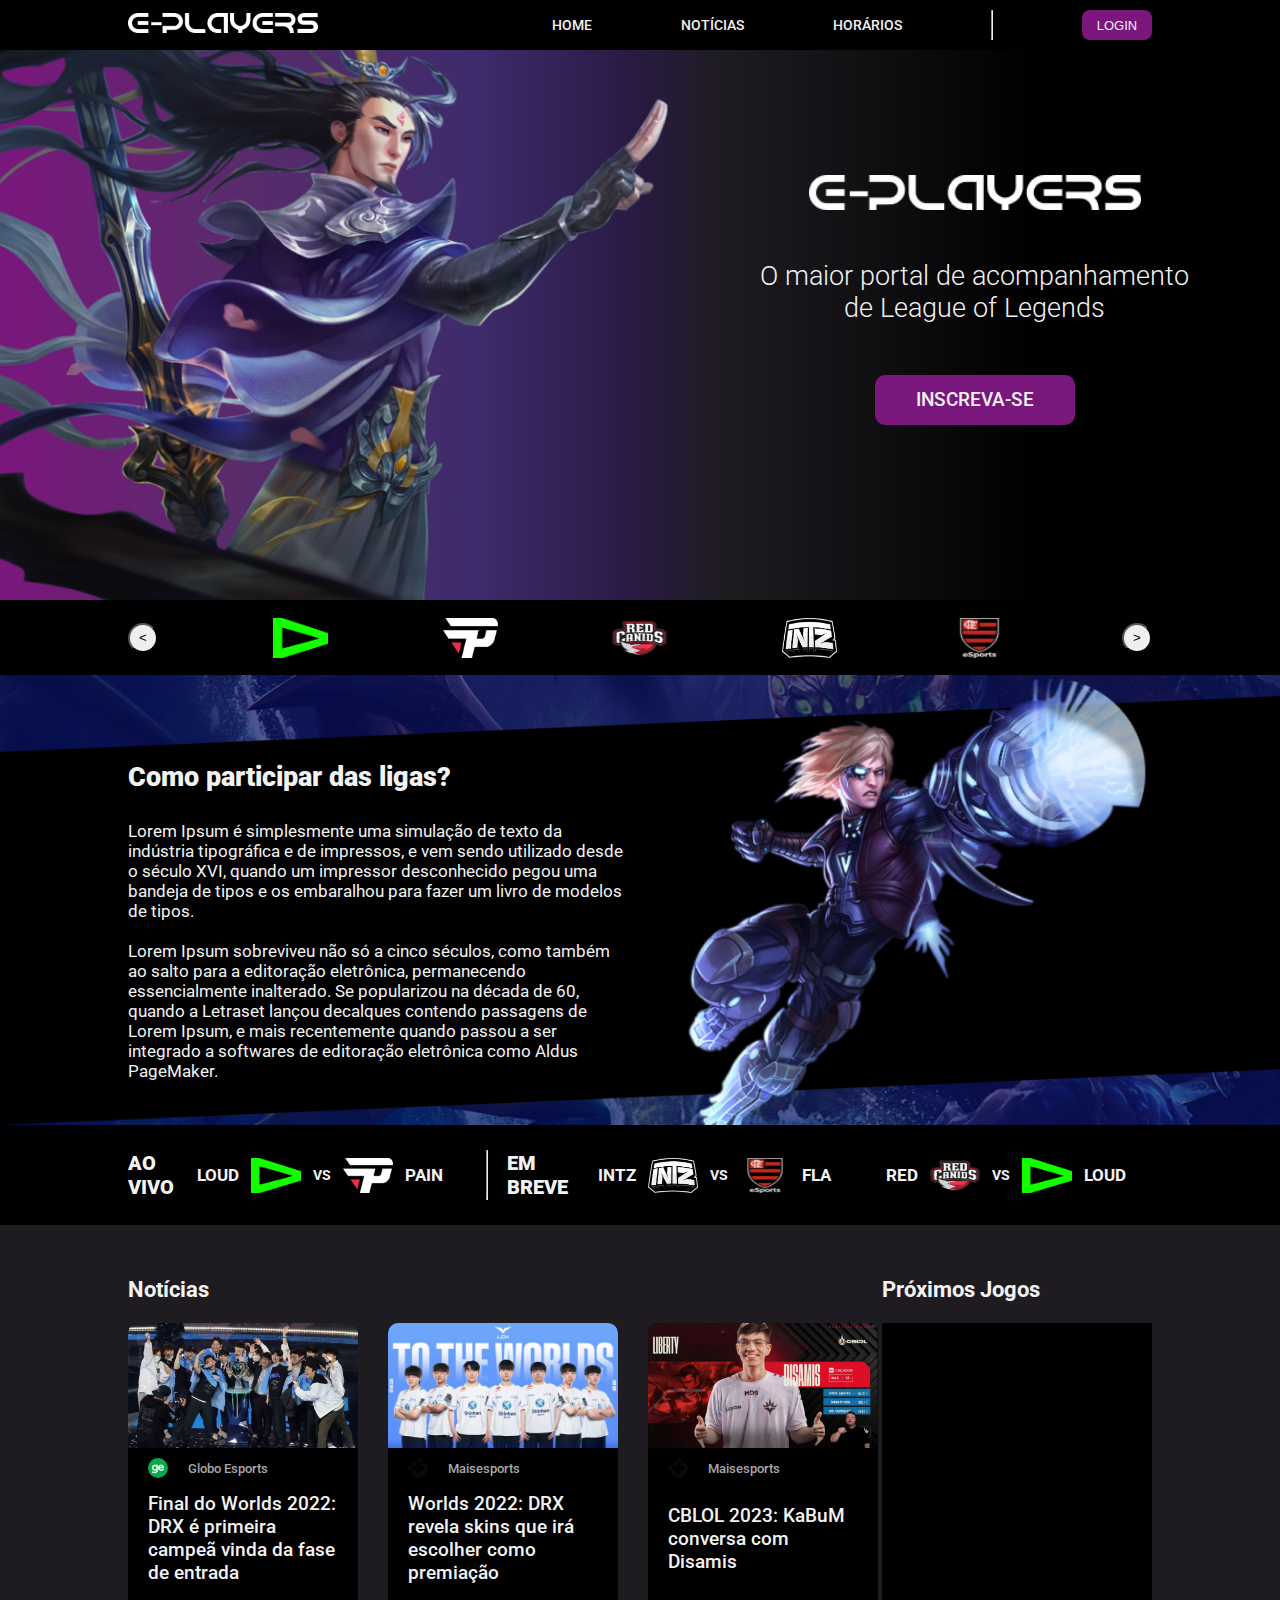
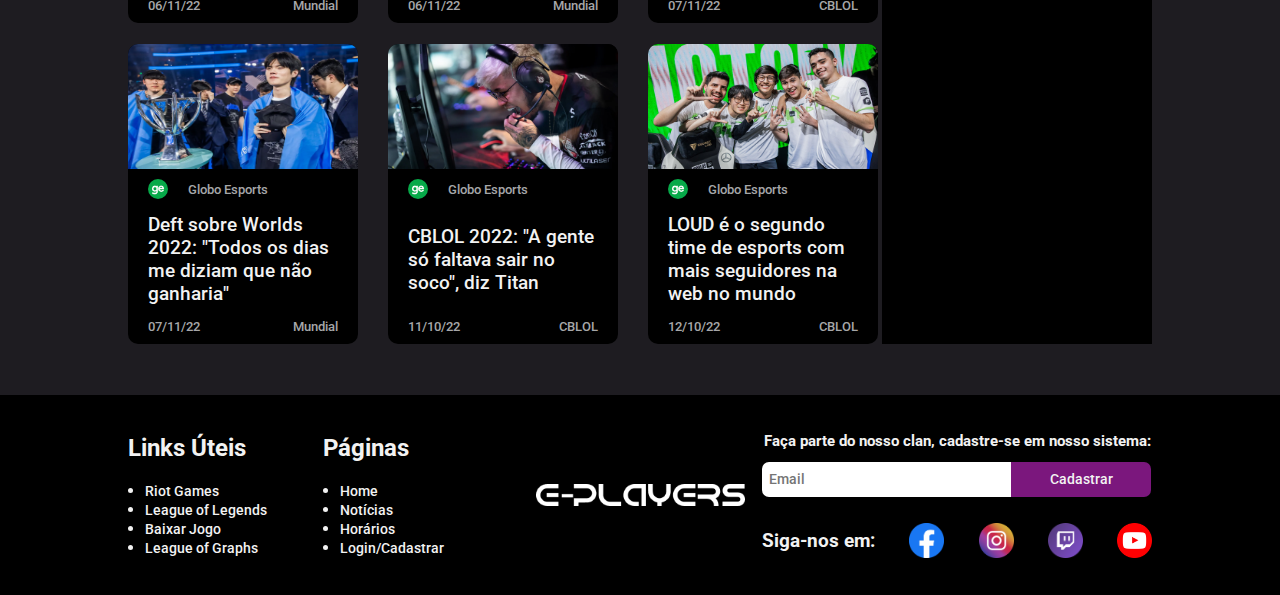
==== Site/site/public/index.html @ 6f91161c "Noticias Finalizadas" ====
<!DOCTYPE html>
<html lang="en">
<head>
    <meta charset="UTF-8">
    <meta http-equiv="X-UA-Compatible" content="IE=edge">
    <meta name="viewport" content="width=device-width, initial-scale=1.0">
    <title>E-Player | Home</title>
    <link rel="icon" href="./assets/icon/logo_nav_site.png">
    <link rel="stylesheet" href="./css/style.css">
    <link rel="stylesheet" href="./css/componentes.css">
    <script src="./componentes/componentes.js"></script>
</head>
<body>
    <main-header></main-header>
    <main>
        <div class="banner_home">
            <img src="./assets/img/master.png" alt="">
            <div class="container_position_banner">
                <div class="container">
                    <div class="container_banner">
                        <div class="container_conteudo_banner">
                            <img src="./assets/icon/logoHome.png" alt="">
                            <h3>O maior portal de acompanhamento <br> de League of Legends</h3>
                            <button>INSCREVA-SE</button>
                        </div>
                    </div>
                </div>
            </div>
        </div>
        <a href="./index.html"></a>

        <div class="container_times_home">
            <div class="container">
                <button><</button>
                <img src="./assets/img/LOUD_logo.png" alt="LOUD">
                <img src="./assets/img/logo_pain.png" alt="PAIN">
                <img src="./assets/img/RED_logo.png" alt="RED">
                <img src="./assets/img/INTZ_Logo.png" alt="INTZ">
                <img src="./assets/img/fla-logo.png" alt="Flamengo">
                <button>></button>
            </div>
        </div>

        <div class="container_participar">
                <div class="container">
                    <div class="container_participar_conteudo">
                        <h2>Como participar das ligas?</h2>
                        <p>
                            Lorem Ipsum é simplesmente uma simulação de texto da
                            indústria tipográfica e de impressos, e vem sendo utilizado
                            desde o século XVI, quando um impressor desconhecido
                            pegou uma bandeja de tipos e os embaralhou para fazer
                            um livro de modelos de tipos. <br> <br>
                            Lorem Ipsum sobreviveu não
                            só a cinco séculos, como também ao salto para a
                            editoração eletrônica, permanecendo essencialmente
                            inalterado. Se popularizou na década de 60, quando a
                            Letraset lançou decalques contendo passagens de Lorem
                            Ipsum, e mais recentemente quando passou a ser
                            integrado a softwares de editoração eletrônica como Aldus
                            PageMaker.</p>
                    </div>
                    <img src="./assets/img/league-of-legends-champions1.png" alt="Ezreal">
                </div>
        </div>

        <div class="container_proximos_jogos_home">
            <div class="container">
                <div class="container_jogos_home_ao_vivo">
                    <h2>AO <br> VIVO</h2>
                    <div class="container_jogos_home">
                        <h3>LOUD</h3>
                        <img src="./assets/img/LOUD_logo.png" alt="LOUD">
                        <h4 style="font-size: 0.9em;">VS</h4>
                        <img src="./assets/img/logo_pain.png" alt="PAIN">
                        <h3>PAIN</h3>
                    </div>
                </div>
                <hr>
                <div class="container_jogos_em_breve_home">
                    <h2>EM <br>BREVE</h2>
                    <div class="container_jogos_home">
                        <h3>INTZ</h3>
                        <img src="./assets/img/INTZ_Logo.png" alt="INTZ">
                        <h4 style="font-size: 0.9em;">VS</h4>
                        <img src="./assets/img/fla-logo.png" alt="Flamengo">
                        <h3>FLA</h3>
                    </div>

                    <div class="container_jogos_home">
                        <h3>RED</h3>
                        <img src="./assets/img/RED_logo.png" alt="RED">
                        <h4 style="font-size: 0.9em;">VS</h4>
                        <img src="./assets/img/LOUD_logo.png" alt="LOUD">
                        <h3>LOUD</h3>
                    </div>
                </div>
            </div>
        </div>
        
        <div id="noticia" class="container_noticia">
            <div class="container">
                <div class="container_noticia_conteudo">
                    <h3>Notícias</h3>
                    <div class="container_noticia_banner">
                        <div onclick="window.location.href='https://ge.globo.com/esports/lol/noticia/2022/11/06/c-final-do-worlds-2022-drx-e-primeira-campea-vinda-da-fase-de-entrada.ghtml'" class="container_cont_not">
                            <img src="./assets/img/drx.jpg" alt="DRX">
                            <div class="noticia_conteudo"> 

                                <div class="fornecedor_noticia">
                                    <img src="./assets/img/globo_icon.webp" alt="Globo">
                                    <p>Globo Esports</p>
                                </div>
                                <h4 >Final do Worlds 2022: DRX é primeira campeã vinda da fase de entrada</h4>
                                <div class="dia_tipo_noticia">
                                    <p>06/11/22</p>
                                    <p>Mundial</p>
                                </div>
                            </div>
                        </div>
                        
                        <div onclick="window.location.href='https://maisesports.com.br/worlds-2022-drx-revela-skins-que-ira-escolher-como-premiacao/'" class="container_cont_not">
                            <img src="./assets/img/drx-worlds-2022.jpg" alt="DRX">
                            <div class="noticia_conteudo"> 

                                <div class="fornecedor_noticia">
                                    <img src="./assets/img/maisesports-icon-light.png" alt="MAISESPORTS">
                                    <p>Maisesports</p>
                                </div>
                                <h4>Worlds 2022: DRX revela skins que irá escolher como premiação</h4>
                                <div class="dia_tipo_noticia">
                                    <p>06/11/22</p>
                                    <p>Mundial</p>
                                </div>
                            </div>
                        </div>
                        <div onclick="window.location.href='https://maisesports.com.br/cblol-2023-kabum-conversa-com-disamis-fluxo-tambem-tem-interesse/'" class="container_cont_not">
                            <img src="./assets/img/disamis.jpeg" alt="Disamis">
                            <div class="noticia_conteudo"> 

                                <div class="fornecedor_noticia">
                                    <img src="./assets/img/maisesports-icon-light.png" alt="MAISESPORTS">
                                    <p>Maisesports</p>
                                </div>
                                <h4>CBLOL 2023: KaBuM conversa com Disamis</h4>
                                <div class="dia_tipo_noticia">
                                    <p>07/11/22</p>
                                    <p>CBLOL</p>
                                </div>
                            </div>
                        </div>
                    </div>
                    <div onclick="window.location.href='https://ge.globo.com/esports/lol/noticia/2022/11/07/c-deft-sobre-worlds-2022-todos-os-dias-me-diziam-que-nao-ganharia.ghtml'" class="container_noticia_banner">
                        <div class="container_cont_not">
                            <img src="./assets/img/deft.webp" alt="Deft">
                            <div class="noticia_conteudo"> 

                                <div class="fornecedor_noticia">
                                    <img src="./assets/img/globo_icon.webp" alt="Globo">
                                    <p>Globo Esports</p>
                                </div>
                                <h4>Deft sobre Worlds 2022: "Todos os dias me diziam que não ganharia"</h4>
                                <div class="dia_tipo_noticia">
                                    <p>07/11/22</p>
                                    <p>Mundial</p>
                                </div>
                            </div>
                        </div>
                        <div onclick="window.location.href='https://ge.globo.com/esports/lol/noticia/2022/10/11/cblol-2022-a-gente-so-faltava-sair-no-soco-diz-titan.ghtml'" class="container_cont_not">
                            <img src="./assets/img/titan.webp" alt="Titan">
                            <div class="noticia_conteudo"> 

                                <div class="fornecedor_noticia">
                                    <img src="./assets/img/globo_icon.webp" alt="Globo">
                                    <p>Globo Esports</p>
                                </div>
                                <h4>CBLOL 2022: "A gente só faltava sair no soco", diz Titan</h4>
                                <div class="dia_tipo_noticia">
                                    <p>11/10/22</p>
                                    <p>CBLOL</p>
                                </div>
                            </div>
                        </div>
                        <div onclick="window.location.href='https://ge.globo.com/esports/noticia/2022/10/12/loud-e-o-segundo-time-de-esports-com-mais-seguidores-na-web-no-mundo.ghtml'" class="container_cont_not">
                            <img src="./assets/img/loud.jpg" alt="Loud Time">
                            <div class="noticia_conteudo"> 

                                <div class="fornecedor_noticia">
                                    <img src="./assets/img/globo_icon.webp" alt="Globo">
                                    <p>Globo Esports</p>
                                </div>
                                <h4>LOUD é o segundo time de esports com mais seguidores na web no mundo</h4>
                                <div class="dia_tipo_noticia">
                                    <p>12/10/22</p>
                                    <p>CBLOL</p>
                                </div>
                            </div>
                        </div>
                    </div>
                </div>
                <div class="container_proximos_jogos_noticia">
                    <h3>Próximos Jogos</h3>
                    <div class="container_proximos_jogos_dia"></div>
                </div>
            </div>
        </div>

    </main>

    <main-footer></main-footer>

</body>
</html>
---- Site/site/public/css/style.css ----
@import url('https://fonts.googleapis.com/css2?family=Roboto:wght@100;300;400;500;700;900&display=swap');

* {
  margin: 0;
  padding: 0;
  box-sizing: border-box;
}

body{
  background-color: #1E1C21;
}

.container {
  width: 80%;
  margin: 0 auto;
  display: flex;
}

.banner_home{
  height: 600px;
  background: linear-gradient(90deg, #7A177C 0%, #5A2B6B 18.44%, #3E2B6B 37.29%, #291A43 49.57%, rgba(30, 28, 33, 0.98) 56.32%, #000000 80.99%);
  display: flex;
}

.container_position_banner{
  width: 100%;
  height: 100%;
}

.banner_home .container_position_banner .container{
  height: 100%;
}

.container_banner{
  display: flex;
  justify-content: flex-end;
  align-items: center;
  width: 100%;
  height: 100%;
  color: #f2f2f2;
}

.container_conteudo_banner{
  height: 300px;
  width: 550px;
  display: flex;
  flex-direction: column;
  align-items: center;
  justify-content: space-around;
}

.container_conteudo_banner h3{
  font-family: 'Roboto', sans-serif;
  font-size: 1.7em;
  font-weight: 300;
  text-align: center;
}

.container_conteudo_banner button{
  height: 50px;
  width: 200px;
  border-radius: 10px;
  background-color: #7A177C;
  color: #f2f2f2;
  font-family: 'Roboto', sans-serif;
  font-size: 1.2em;
  font-weight: 500;
  border-style: none;
  cursor: pointer;
}

.container_conteudo_banner button:hover{
  background-color: #5E1460;
  transition: 0.3s all;
}

.container_conteudo_banner img{
  height: 35px;
}

.container_times_home{
  background-color: #000000;
  height: 75px;
}

.container_times_home .container{
  height: 100%;
  align-items: center;
  justify-content: space-between;
}

.container_times_home .container img{
  height: 40px;
  width: 55px;
}

.container_times_home .container button{
  width: 30px;
  height: 30px;
  border-radius: 15px;
}

.container_times_home .container button:hover{
  background-color: #999999;
}

.container_participar{
  background-image: url(../assets/img/banner_participar.png);
  background-size: cover;
  height: 450px;
}

.container_participar .container{
  justify-content: space-between;
  color: #f2f2f2;

}
.container_participar .container img{
  height: 450px;
}

.container_participar_conteudo{
  height: 348px;
  width: 500px;
  display: flex;
  flex-direction: column;
  justify-content: space-around;
  margin-top: 72px;
  font-family: 'Roboto', sans-serif;
}

.container_participar_conteudo h2{
  font-weight: 900;
  font-size: 1.7em;
}

.container_participar_conteudo p{
  font-size: 1.06em;
}


.container_proximos_jogos_home{
  background-color: #000;
  height: 100px;
}

.container_proximos_jogos_home .container{
  height: 100%;
  font-family: 'Roboto', sans-serif;
  align-items: center;
  color: #f2f2f2;
  justify-content: space-between;
}

.container_proximos_jogos_home .container hr{
  height: 50px;
}

.container_proximos_jogos_home .container h2{
  font-weight: 900;
  font-size: 1.25em;
}

.container_jogos_home{
  display: flex;
  align-items: center;
  justify-content: center;
  width: 22.8vw;
}

.container_jogos_home h3{
  font-size: 1.05em;
}

.container_jogos_home h3:hover{
  color:#C42BC7;
    transition: 0.3s all;
}

.container_jogos_home img{
  height: 35px;
  width: 50px;
  margin: 0 12px;
}

.container_jogos_em_breve_home{
  display: flex;
}

.container_jogos_home_ao_vivo{
  display: flex;
}

.container_noticia{
  height: 770px;
  width: 100%;
}

.container_noticia .container{
  height: 100%;
  display: flex;
  justify-content: space-between;
  align-items: center;
  font-size: 1.2em;
  font-weight: 500;   
  font-family: 'Roboto', sans-serif;
  color: #f2f2f2;
}

.container_noticia_conteudo{
  height: 710px;
  width: 750px;
  display: flex;
  flex-direction: column;
  justify-content: space-evenly;
}

.container_proximos_jogos_noticia{
  width: 270px;
  height: 710px;
  display: flex;
  flex-direction: column;
  justify-content: space-evenly;
}

.container_proximos_jogos_dia{
  height: 621px;
  background-color: #000;
}

.container_noticia_banner{
  height: 300px;
  width: 100%;
  display: flex;
  justify-content: space-between;
}

.container_cont_not{
  background-color: #000;
  border-radius: 10px;
  width: 230px;
  height: 100%;
  cursor: pointer;
  display: flex;
  flex-direction: column;
  justify-content: space-between;
}

.container_cont_not img{
  height: 125px;
  width: 100%;
  border-radius: 10px 10px 0 0;
}

.container_cont_not h4{
  font-size: 1em;
  font-weight: 500;   
  margin: 0 20px;
  font-family: 'Roboto', sans-serif;
  
}

.fornecedor_noticia{
  font-size: 0.7em;
  font-weight: 500;   
  font-family: 'Roboto', sans-serif;
  display: flex;
  color: #a6a7a9;
  align-items: center;
}

.fornecedor_noticia img{
  width: 20px;
  height: 20px;
  border-radius: 45px;
  margin: 0 20px;
}

.dia_tipo_noticia{
  font-size: 0.7em;
  font-weight: 500;   
  font-family: 'Roboto', sans-serif;
  display: flex;
  color: #a6a7a9;
  justify-content: space-between;
  margin: 0 20px;
}

.noticia_conteudo{
  margin-bottom: 10px;
  height: 155px;
  display: flex;
  flex-direction: column;
  justify-content: space-between;
}
---- Site/site/public/css/componentes.css ----
@import url('https://fonts.googleapis.com/css2?family=Roboto:wght@100;300;400;500;700;900&display=swap');

* {
    margin: 0;
    padding: 0;
    box-sizing: border-box;
}
  

.container_header{
    position: fixed;
    top: 0;
    left: 0;
    background-color: black;
    height: 50px;
    color: #f2f2f2;
    width: 100%;
}

.container_header .container {
    width: 80%;
    height: 100%;
    margin: 0 auto;
    display: flex;
    align-items: center;
    justify-content: space-between;
}
.container_img_logo img{
    cursor: pointer;
    height: 20px;
}


.container_navegacao{
    width: 600px;
    display: flex;
    align-items: center;
    justify-content: space-between;
    font-size: 0.9em;
    font-weight: 500;   
    font-family: 'Roboto', sans-serif;
    color: #f2f2f2;
}
.container_navegacao li{
    display: inline-block;
}

.container_navegacao a{
    text-decoration: none;
    color: #f2f2f2;
}

.container_navegacao a:hover{
    color:#C42BC7;
    transition: 0.3s all;
}

.container_navegacao button{
    border-radius: 8px;
    font-size: 0.9em;
    font-weight: 500;
    height: 30px;
    width: 70px;
    background-color: #7B177D;
    color: #f2f2f2;
    border-style: none;
    cursor: pointer;
}

.container_navegacao button:hover{
    background-color: #5E1460;
    transition: 0.3s all;
}

.container_navegacao hr{
    height: 30px;
}
footer{
    background-color: #000;
    height: 200px;
}
footer .container{
    height: 100%;
    display: flex;
    justify-content: space-between;
    align-items: center;
}

footer .container img{
    height: 22px;
    cursor: pointer;
}

.footer_conteudo{
    height: 180px;
    width: 390px;
    /* background-color: red; */
    color: #f2f2f2;
    display: flex;
    font-family: 'Roboto', sans-serif;
    font-weight: 500;
}

.footer_link_ulteis{
    width: 195px;
    height: 100%;
    /* background-color: #5E1460; */
}

.footer_conteudo h2{
    font-size: 1.5em;
    font-family: 'Roboto', sans-serif;
}

.footer_paginas{
    width: 195px;
    height: 100%;
}

.footer_siganos_cadastrar{
    display: flex;
    flex-direction: column;
    justify-content: space-evenly;
}

.footer_conteudo ul{
    margin-left: 17px;
}


.footer_conteudo a{
    text-decoration: none;
    color: #f2f2f2;
    font-size: 0.9em;
}

.footer_conteudo a:hover{
    color:#C42BC7;
    transition: 0.3s all;
}

.footer_link_ulteis{
    display: flex;
    flex-direction: column;
    justify-content: center;
}

.footer_paginas{
    display: flex;
    flex-direction: column;
    justify-content: center;
}
.footer_siga_nos{
    height: 65px;
    display: flex;
    flex-direction: column;
    justify-content: space-between;
}

.footer_siga_nos h2{
    font-size: 0.94em;
    text-align: center;
}

.footer_cadastrar input{
    width: 250px;
    height: 35px;
    border-style: none;
    padding: 7px;
    border-radius: 7px 0 0 7px;
    font-size: 0.9em;
    font-weight: 500;   
    font-family: 'Roboto', sans-serif;
}

.footer_cadastrar button{
    width: 140px;
    height: 35px;
    margin-left: -5px;
    border-style: none;
    border-radius: 0 7px 7px 0;
    background-color: #7B177D;
    color: #f2f2f2;
    font-weight: 500;
    font-size: 0.9em;
    font-weight: 500;   
    font-family: 'Roboto', sans-serif;
    cursor: pointer;
}

.footer_img_siganos{
    display: flex;
    justify-content: space-between;
    align-items: center;
    width: 100%;
    color: #f2f2f2;
    font-weight: 500;
    font-size: 0.9em;
    font-weight: 500;   
    font-family: 'Roboto', sans-serif;
    
}

.footer_img_siganos h2{
    font-size: 1.3em;
}

.footer_img_siganos img{
    width: 35px;
    height: 35px !important;
}
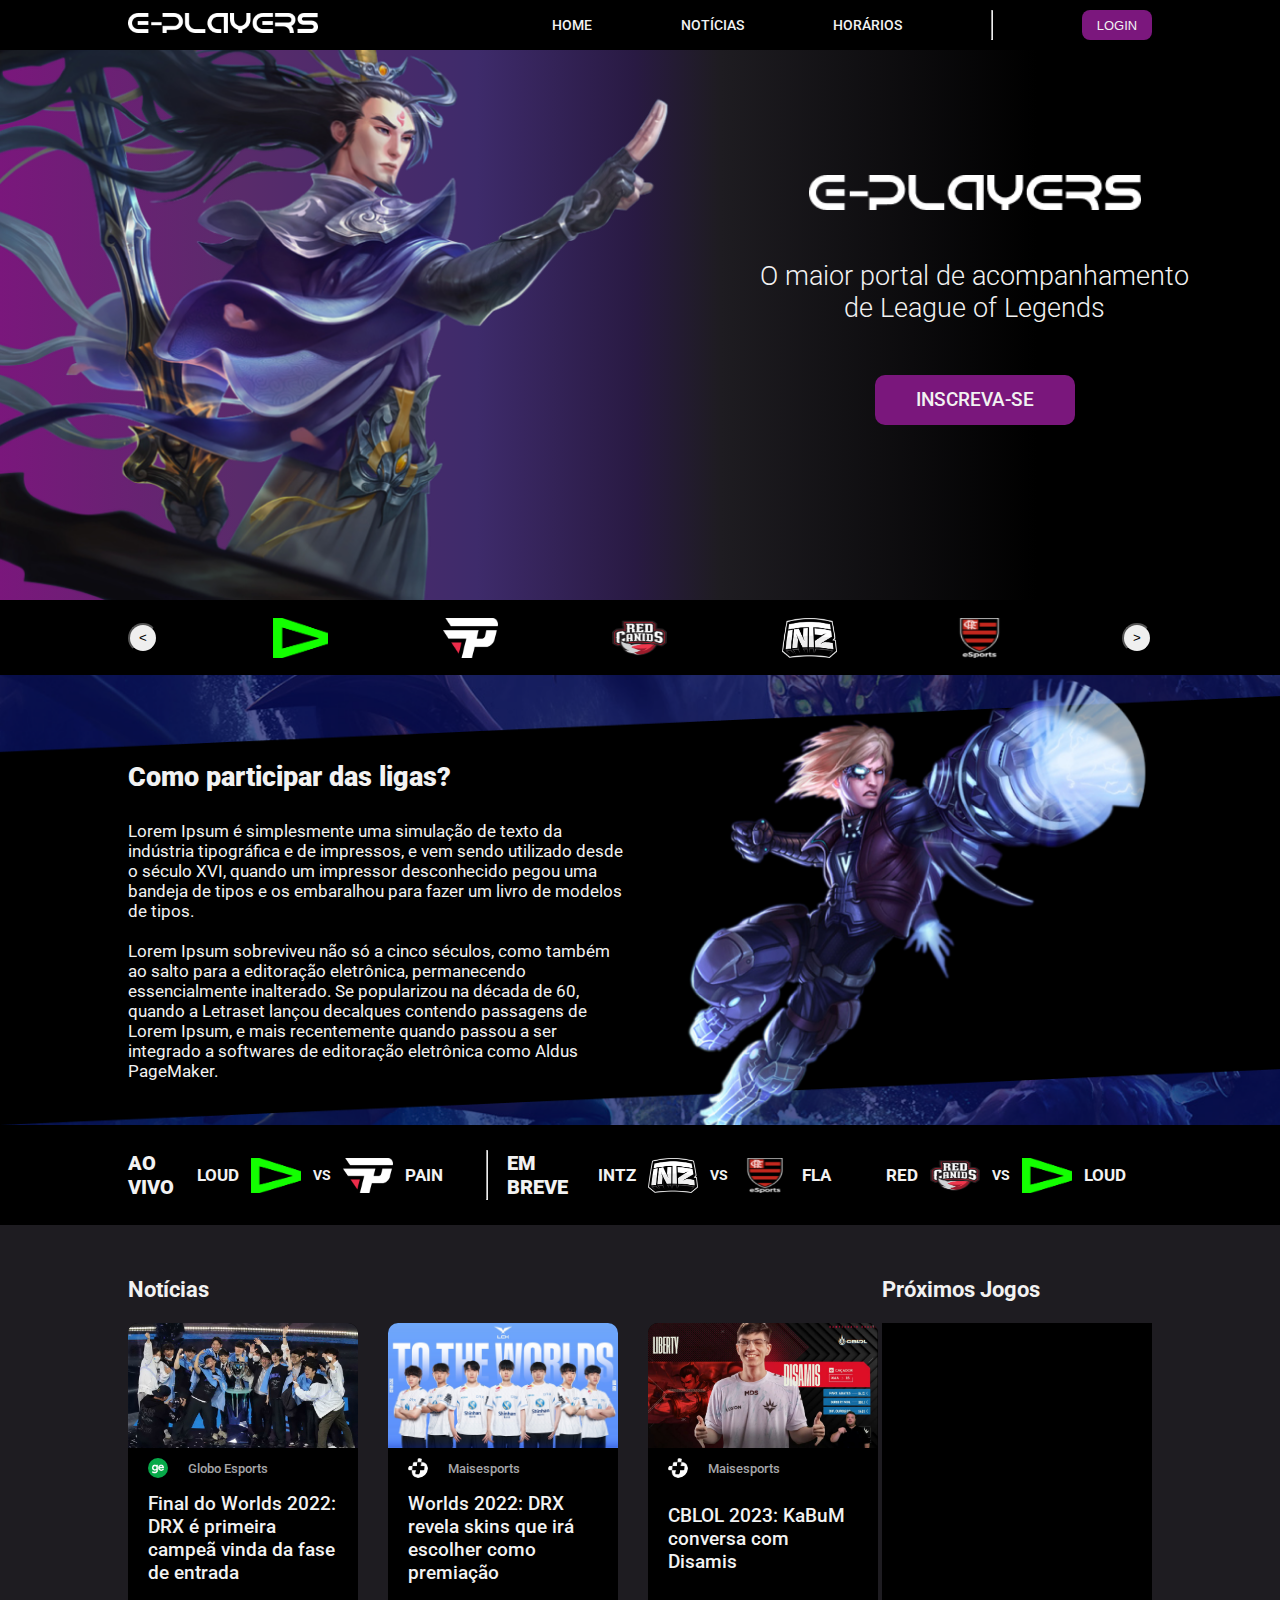
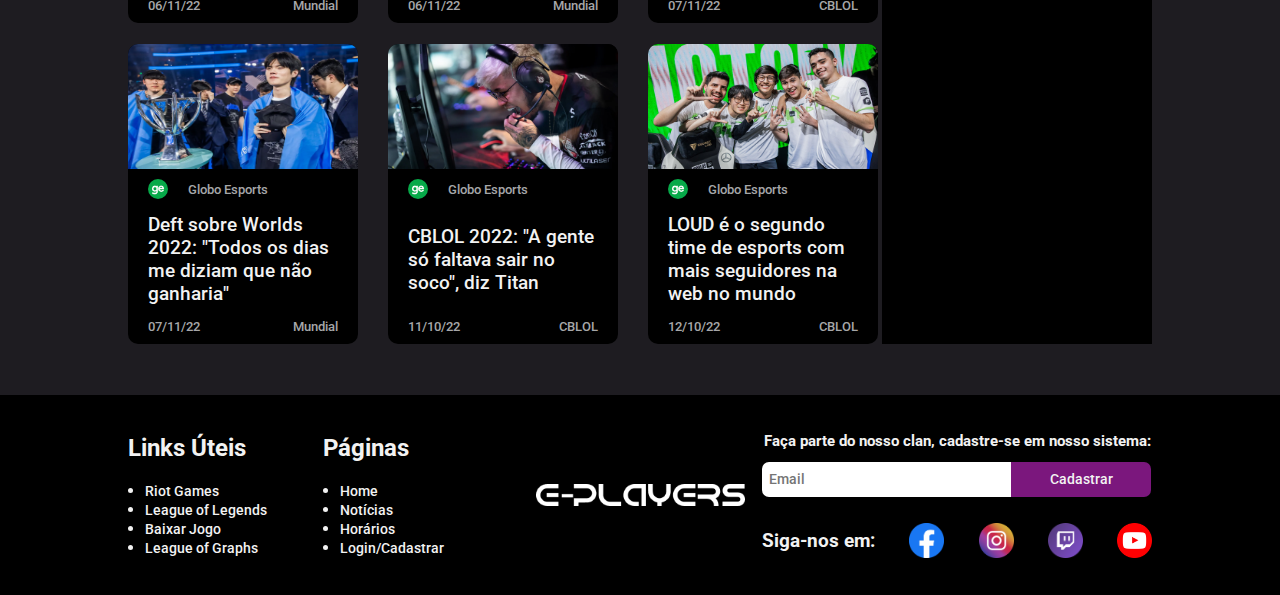
==== commit e322a7c5: "Ajustes img MaisEsports" ====
--- a/Site/site/public/index.html
+++ b/Site/site/public/index.html
@@ -124,7 +124,7 @@
                             <div class="noticia_conteudo"> 
 
                                 <div class="fornecedor_noticia">
-                                    <img src="./assets/img/maisesports-icon-light.png" alt="MAISESPORTS">
+                                    <img src="./assets/img/maisesports-icon.png" alt="MAISESPORTS">
                                     <p>Maisesports</p>
                                 </div>
                                 <h4>Worlds 2022: DRX revela skins que irá escolher como premiação</h4>
@@ -139,7 +139,7 @@
                             <div class="noticia_conteudo"> 
 
                                 <div class="fornecedor_noticia">
-                                    <img src="./assets/img/maisesports-icon-light.png" alt="MAISESPORTS">
+                                    <img src="./assets/img/maisesports-icon.png" alt="MAISESPORTS">
                                     <p>Maisesports</p>
                                 </div>
                                 <h4>CBLOL 2023: KaBuM conversa com Disamis</h4>
@@ -210,4 +210,4 @@
     <main-footer></main-footer>
 
 </body>
-</html>+</html>
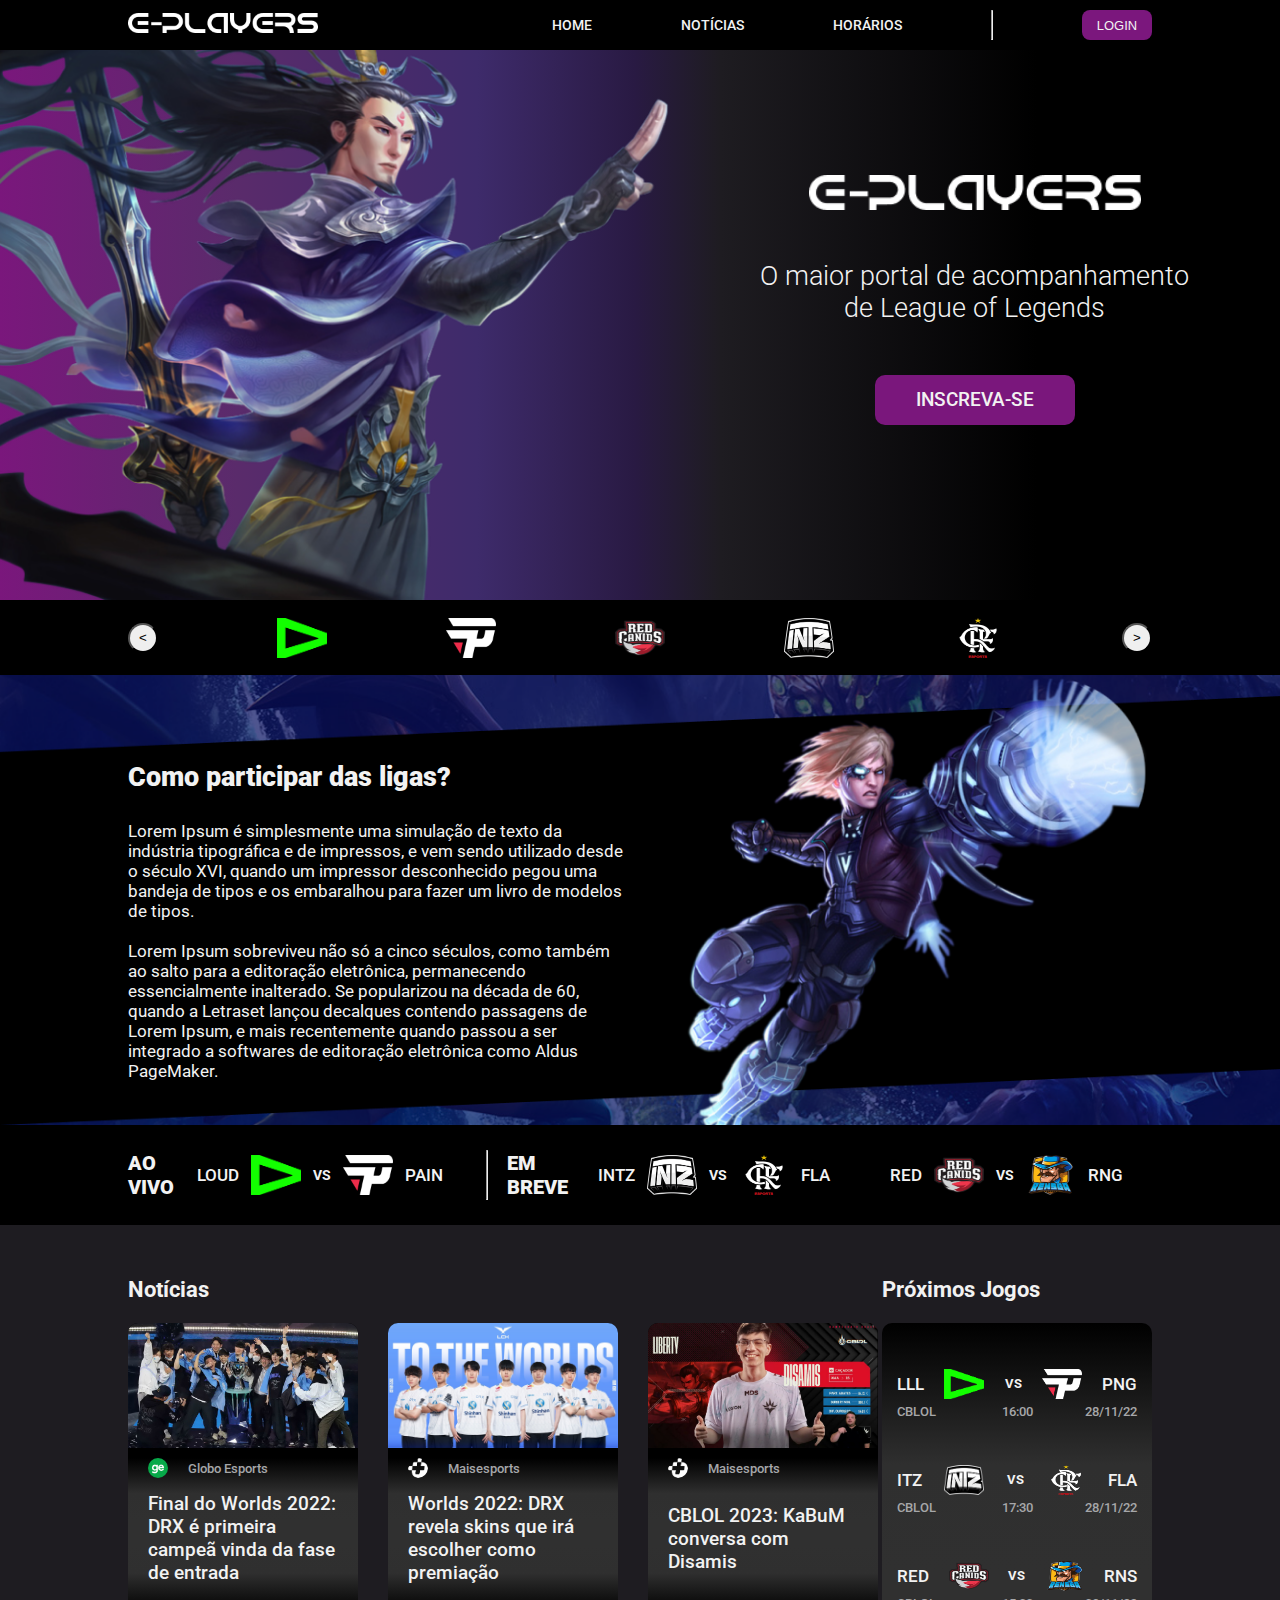
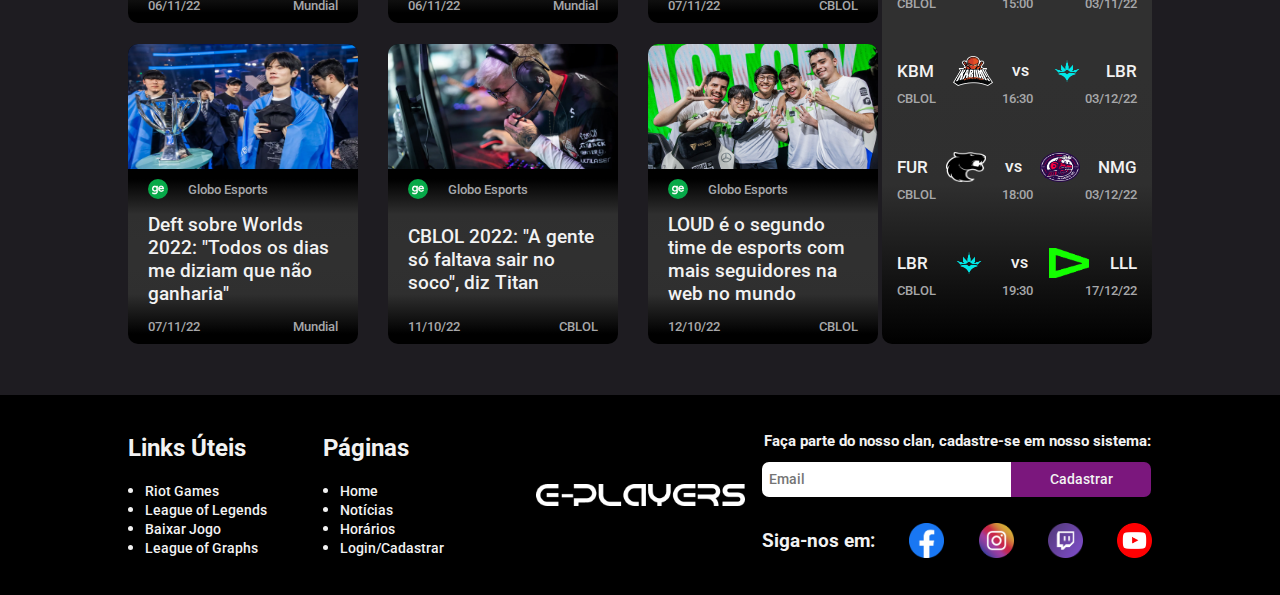
==== commit 83593963: "Finalizada tela home e inicio de Login e horario" ====
--- a/Site/site/public/index.html
+++ b/Site/site/public/index.html
@@ -4,7 +4,7 @@
     <meta charset="UTF-8">
     <meta http-equiv="X-UA-Compatible" content="IE=edge">
     <meta name="viewport" content="width=device-width, initial-scale=1.0">
-    <title>E-Player | Home</title>
+    <title>E-Players | Home</title>
     <link rel="icon" href="./assets/icon/logo_nav_site.png">
     <link rel="stylesheet" href="./css/style.css">
     <link rel="stylesheet" href="./css/componentes.css">
@@ -36,7 +36,7 @@
                 <img src="./assets/img/logo_pain.png" alt="PAIN">
                 <img src="./assets/img/RED_logo.png" alt="RED">
                 <img src="./assets/img/INTZ_Logo.png" alt="INTZ">
-                <img src="./assets/img/fla-logo.png" alt="Flamengo">
+                <img src="./assets/img/flamengo-esports-logo.webp" alt="Flamengo">
                 <button>></button>
             </div>
         </div>
@@ -83,7 +83,7 @@
                         <h3>INTZ</h3>
                         <img src="./assets/img/INTZ_Logo.png" alt="INTZ">
                         <h4 style="font-size: 0.9em;">VS</h4>
-                        <img src="./assets/img/fla-logo.png" alt="Flamengo">
+                        <img src="./assets/img/flamengo-esports-logo.webp" alt="Flamengo">
                         <h3>FLA</h3>
                     </div>
 
@@ -91,8 +91,8 @@
                         <h3>RED</h3>
                         <img src="./assets/img/RED_logo.png" alt="RED">
                         <h4 style="font-size: 0.9em;">VS</h4>
-                        <img src="./assets/img/LOUD_logo.png" alt="LOUD">
-                        <h3>LOUD</h3>
+                        <img src="./assets/img/Rensga_Esportslogo_square.webp" alt="RENSGA">
+                        <h3>RNG</h3>
                     </div>
                 </div>
             </div>
@@ -150,8 +150,8 @@
                             </div>
                         </div>
                     </div>
-                    <div onclick="window.location.href='https://ge.globo.com/esports/lol/noticia/2022/11/07/c-deft-sobre-worlds-2022-todos-os-dias-me-diziam-que-nao-ganharia.ghtml'" class="container_noticia_banner">
-                        <div class="container_cont_not">
+                    <div class="container_noticia_banner">
+                        <div onclick="window.location.href='https://ge.globo.com/esports/lol/noticia/2022/11/07/c-deft-sobre-worlds-2022-todos-os-dias-me-diziam-que-nao-ganharia.ghtml'" class="container_cont_not">
                             <img src="./assets/img/deft.webp" alt="Deft">
                             <div class="noticia_conteudo"> 
 
@@ -200,7 +200,103 @@
                 </div>
                 <div class="container_proximos_jogos_noticia">
                     <h3>Próximos Jogos</h3>
-                    <div class="container_proximos_jogos_dia"></div>
+                    <div class="container_proximos_jogos_dia">
+                        <div class="proximos_jogos_home">
+                            <div class="proximos_jogos_home_time">
+
+                                <h3>LLL</h3>
+                                <img src="./assets/img/LOUD_logo.png" alt="LOUD">
+                                <h4>VS</h4>
+                                <img src="./assets/img/logo_pain.png" alt="PAIN">
+                                <h3 style="justify-content:flex-end;">PNG</h3>
+                            </div>
+                            <div class="proximos_jogos_home_quando">
+                                <p>CBLOL</p>
+                                <p style="justify-content: center;">16:00</p>
+                                <p style="justify-content:flex-end;">28/11/22</p>
+                            </div>
+                        </div>
+                        
+                        <div class="proximos_jogos_home">
+                            <div class="proximos_jogos_home_time">
+
+                                <h3>ITZ</h3>
+                                <img src="./assets/img/INTZ_Logo.png" alt="INTZ">
+                                <h4>VS</h4>
+                                <img src="./assets/img/flamengo-esports-logo.webp" alt="Flamengo">
+                                <h3 style="justify-content:flex-end ;">FLA</h3>
+                            </div>
+                            <div class="proximos_jogos_home_quando">
+                                <p>CBLOL</p>
+                                <p style="justify-content: center;">17:30</p>
+                                <p style="justify-content:flex-end;">28/11/22</p>
+                            </div>
+                        </div>
+
+                        <div class="proximos_jogos_home">
+                            <div class="proximos_jogos_home_time">
+
+                                <h3>RED</h3>
+                                <img src="./assets/img/RED_logo.png" alt="RED">
+                                <h4>VS</h4>
+                                <img src="./assets/img/Rensga_Esportslogo_square.webp" alt="RNG">
+                                <h3 style="justify-content:flex-end ;">RNS</h3>
+                            </div>
+                            <div class="proximos_jogos_home_quando">
+                                <p>CBLOL</p>
+                                <p style="justify-content: center;">15:00</p>
+                                <p style="justify-content:flex-end;">03/11/22</p>
+                            </div>
+                        </div>
+
+                        <div class="proximos_jogos_home">
+                            <div class="proximos_jogos_home_time">
+
+                                <h3>KBM</h3>
+                                <img src="./assets/img/Kabum.png" alt="Kabum">
+                                <h4>VS</h4>
+                                <img src="./assets/img/libert.png" alt="Libert">
+                                <h3 style="justify-content:flex-end ;">LBR</h3>
+                            </div>
+                            <div class="proximos_jogos_home_quando">
+                                <p>CBLOL</p>
+                                <p style="justify-content: center;">16:30</p>
+                                <p style="justify-content:flex-end;">03/12/22</p>
+                            </div>
+                        </div>
+
+                        <div class="proximos_jogos_home">
+                            <div class="proximos_jogos_home_time">
+
+                                <h3>FUR</h3>
+                                <img src="./assets/img/Furia_Esports_logo.png" alt="Furia">
+                                <h4>VS</h4>
+                                <img src="./assets/img/Netshoes_Minerslogo_square.webp" alt="netshoes miners">
+                                <h3 style="justify-content:flex-end ;">NMG</h3>
+                            </div>
+                            <div class="proximos_jogos_home_quando">
+                                <p>CBLOL</p>
+                                <p style="justify-content: center;">18:00</p>
+                                <p style="justify-content:flex-end;">03/12/22</p>
+                            </div>
+                        </div>
+
+                        <div class="proximos_jogos_home">
+                            <div class="proximos_jogos_home_time">
+
+                                <h3>LBR</h3>
+                                <img src="./assets/img/libert.png" alt="LOUD">
+                                <h4>VS</h4>
+                                <img src="./assets/img/LOUD_logo.png" alt="LOUD">
+                                <h3>LLL</h3>
+                            </div>
+                            <div class="proximos_jogos_home_quando">
+                                <p>CBLOL</p>
+                                <p style="justify-content: center;">19:30</p>
+                                <p style="justify-content:flex-end;">17/12/22</p>
+                            </div>
+                        </div>
+                    </div>
                 </div>
             </div>
         </div>
--- a/Site/site/public/css/style.css
+++ b/Site/site/public/css/style.css
@@ -8,12 +8,6 @@
 
 body{
   background-color: #1E1C21;
-}
-
-.container {
-  width: 80%;
-  margin: 0 auto;
-  display: flex;
 }
 
 .banner_home{
@@ -91,7 +85,7 @@
 
 .container_times_home .container img{
   height: 40px;
-  width: 55px;
+  width: 50px;
 }
 
 .container_times_home .container button{
@@ -170,6 +164,7 @@
 
 .container_jogos_home h3{
   font-size: 1.05em;
+  font-weight: 500;
 }
 
 .container_jogos_home h3:hover{
@@ -178,7 +173,7 @@
 }
 
 .container_jogos_home img{
-  height: 35px;
+  height: 40px;
   width: 50px;
   margin: 0 12px;
 }
@@ -225,7 +220,8 @@
 
 .container_proximos_jogos_dia{
   height: 621px;
-  background-color: #000;
+  background: linear-gradient(180deg, #000000 0%, #2F2F2F 22.82%, #303030 40.14%, #303030 57.12%, #2F2F2F 74.26%, #000000 100%);
+  border-radius: 10px;
 }
 
 .container_noticia_banner{
@@ -292,4 +288,63 @@
   display: flex;
   flex-direction: column;
   justify-content: space-between;
+  background: linear-gradient(180deg, #000000 0%, #2F2F2F 22.82%, #303030 40.14%, #303030 57.12%, #2F2F2F 74.26%, #000000 100%);
+}
+
+.noticia_conteudo h4:hover{
+  color: #C42BC7;
+  transition: 0.3s all;
+}
+
+.container_proximos_jogos_dia{
+  display: flex;
+  flex-direction: column;
+  align-items: center;
+  justify-content: space-evenly;
+}
+
+.proximos_jogos_home img{
+  height: 30px;
+  width: 40px;
+}
+
+.proximos_jogos_home{
+  display: flex;
+  flex-direction: column;
+  width: 240px;
+  font-family: 'Roboto', sans-serif;
+}
+
+
+.proximos_jogos_home h3{
+  font-size: 0.9em;
+  font-weight: 500;
+  font-family: 'Roboto', sans-serif;
+  display: flex;
+}
+
+.proximos_jogos_home h4{
+  font-size: 0.7em;
+  font-weight: 700;
+  font-family: 'Roboto', sans-serif;
+}
+
+.proximos_jogos_home_time{
+  display: flex;
+  justify-content: space-between;
+  align-items: center;
+  margin-bottom: 5px;
+}
+
+.proximos_jogos_home_quando{
+  display: flex;
+  justify-content: space-between  ;
+}
+
+.proximos_jogos_home_quando p{
+  font-size: 0.7em;
+  font-family: 'Roboto', sans-serif;
+  color: #a6a7a9;
+  width: 57px;
+  display: flex;
 }--- a/Site/site/public/css/componentes.css
+++ b/Site/site/public/css/componentes.css
@@ -6,6 +6,12 @@
     box-sizing: border-box;
 }
   
+
+.container {
+    width: 80%;
+    margin: 0 auto;
+    display: flex;
+  }
 
 .container_header{
     position: fixed;
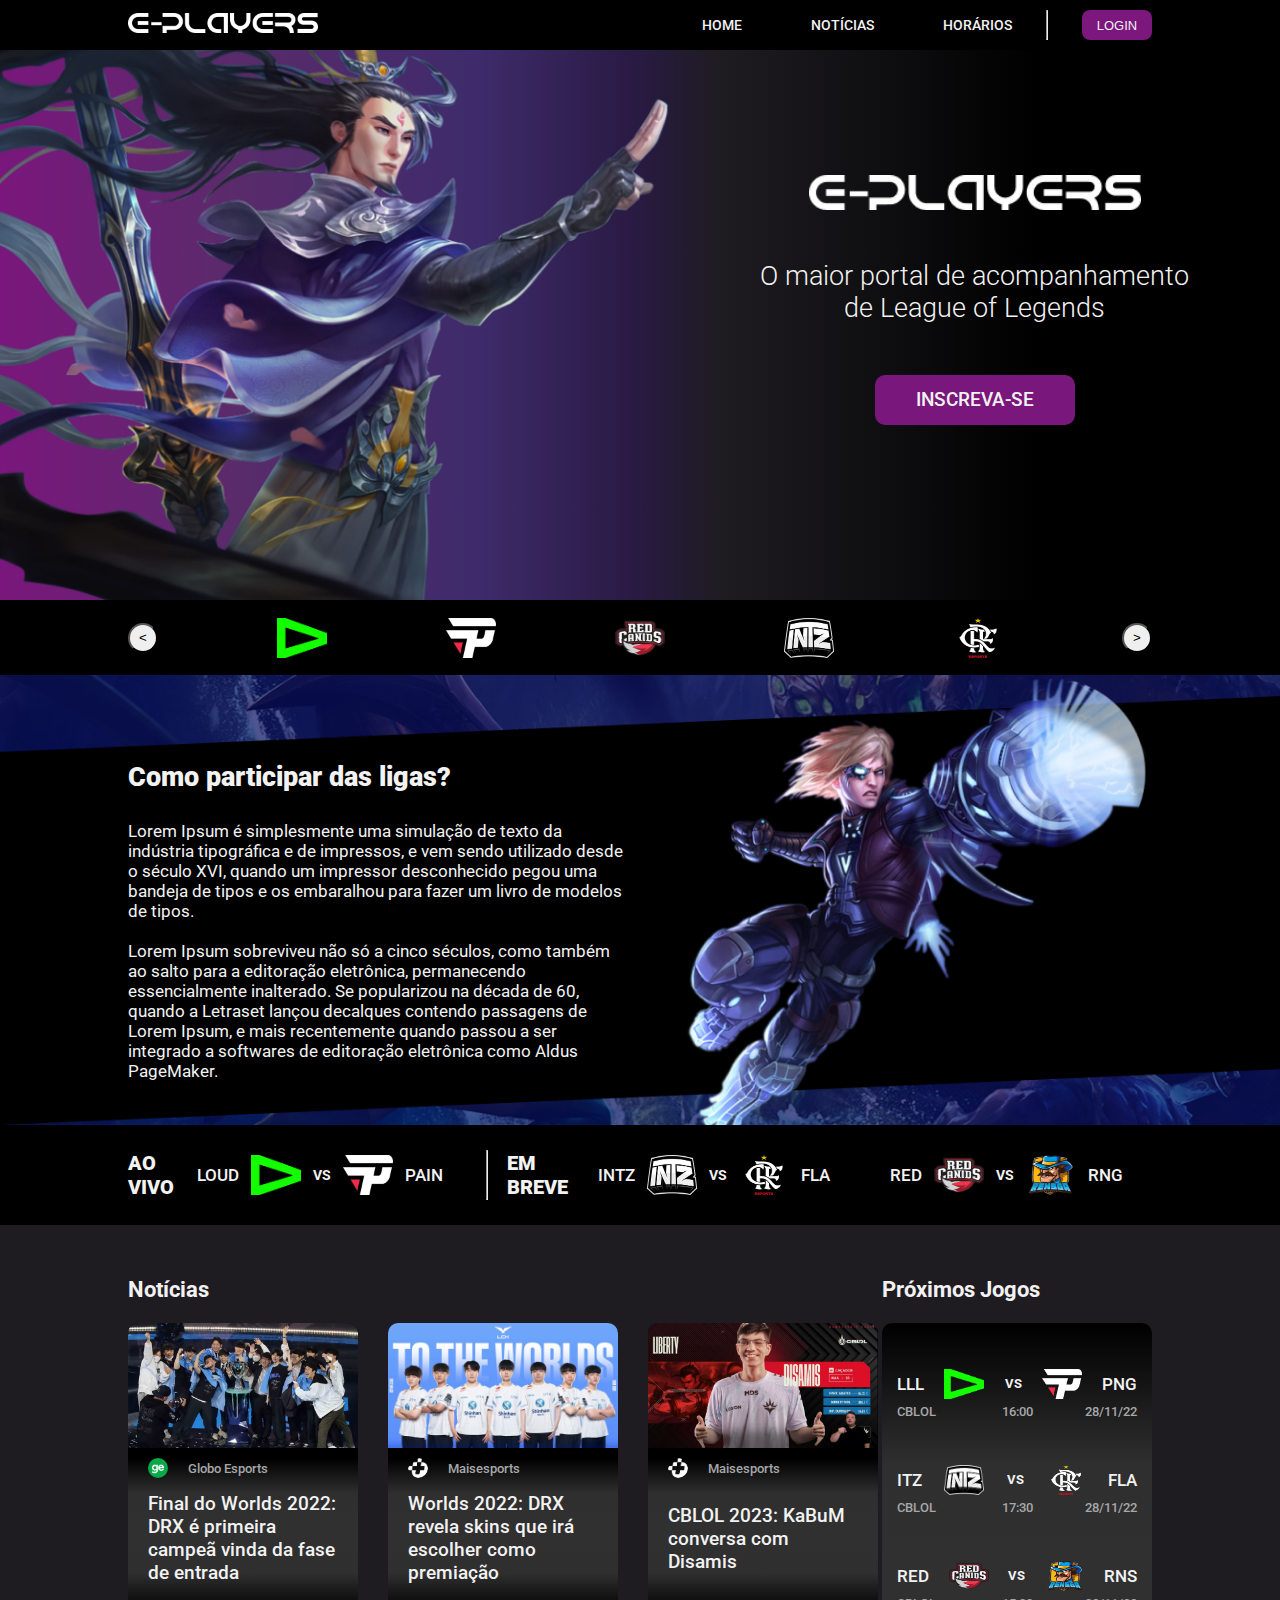
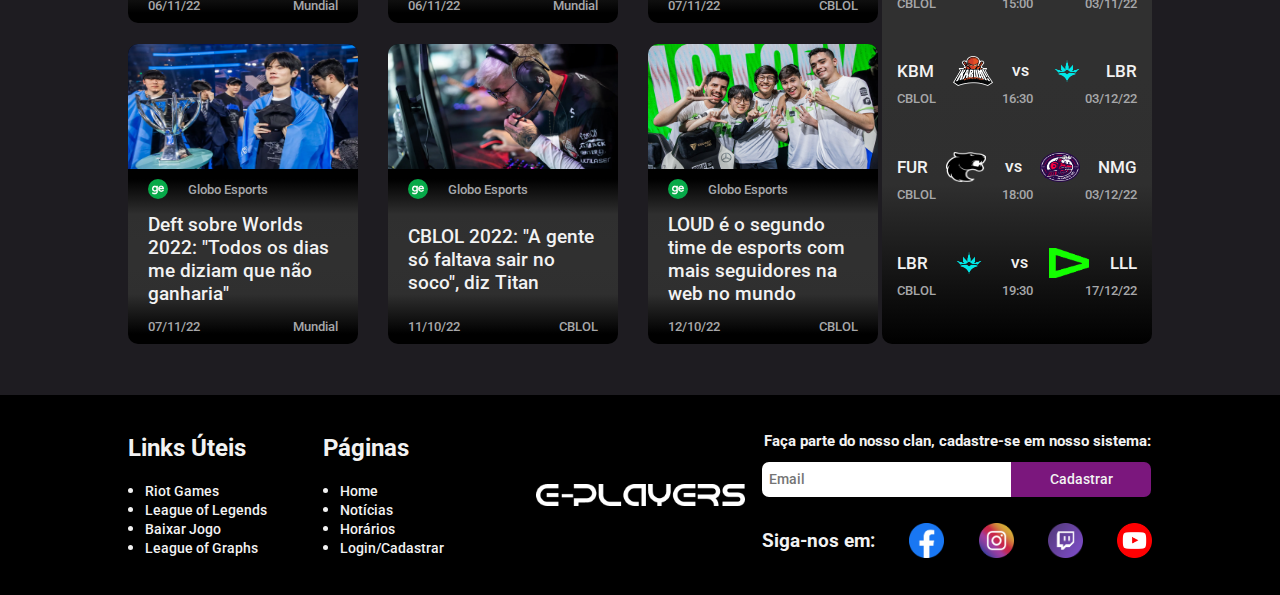
==== commit d97a32d5: "Ajustes Login" ====
--- a/Site/site/public/index.html
+++ b/Site/site/public/index.html
@@ -21,7 +21,7 @@
                         <div class="container_conteudo_banner">
                             <img src="./assets/icon/logoHome.png" alt="">
                             <h3>O maior portal de acompanhamento <br> de League of Legends</h3>
-                            <button>INSCREVA-SE</button>
+                            <button onclick="window.location.href='./login.html'">INSCREVA-SE</button>
                         </div>
                     </div>
                 </div>
--- a/Site/site/public/css/componentes.css
+++ b/Site/site/public/css/componentes.css
@@ -38,7 +38,7 @@
 
 
 .container_navegacao{
-    width: 600px;
+    width: 450px;
     display: flex;
     align-items: center;
     justify-content: space-between;
@@ -78,8 +78,15 @@
     transition: 0.3s all;
 }
 
+.container_horario_hr{
+    display: flex;
+    align-items: center;
+}
+
 .container_navegacao hr{
     height: 30px;
+    width: 0;
+    margin: 0 34px;
 }
 footer{
     background-color: #000;
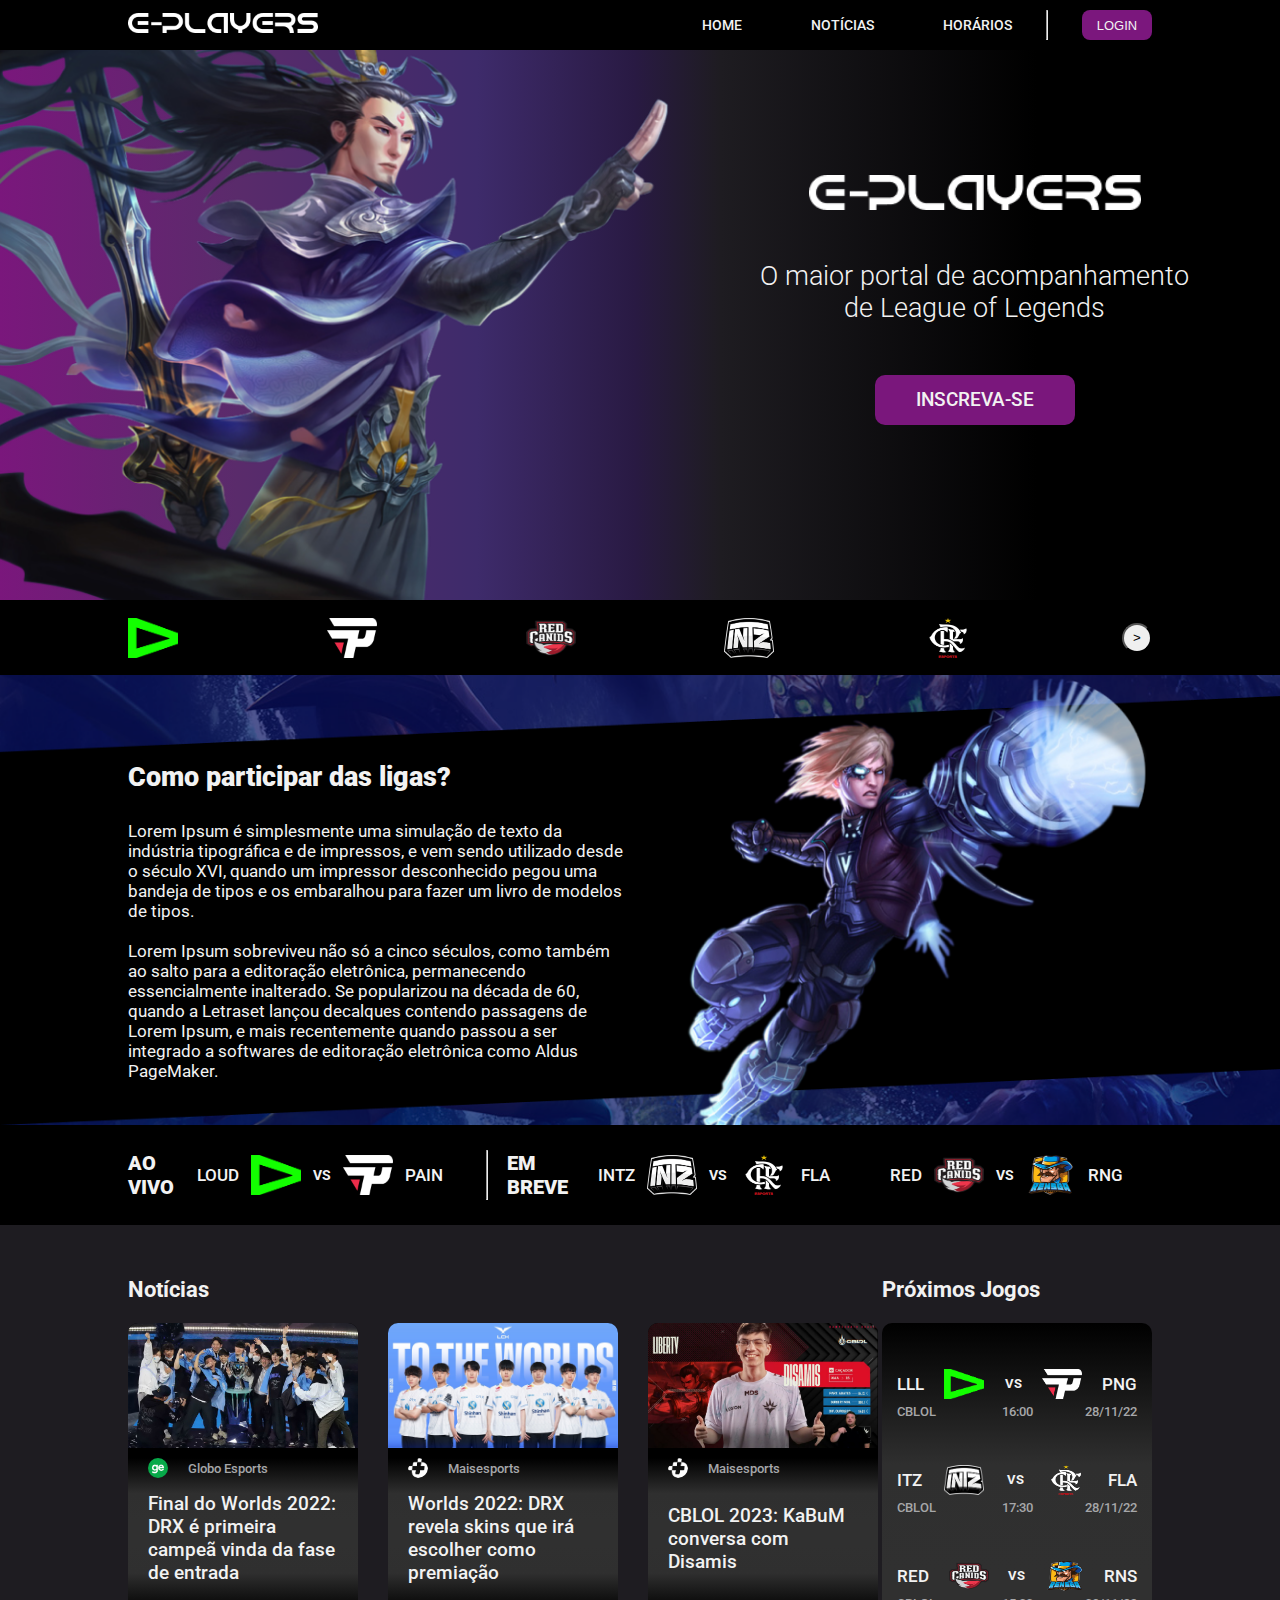
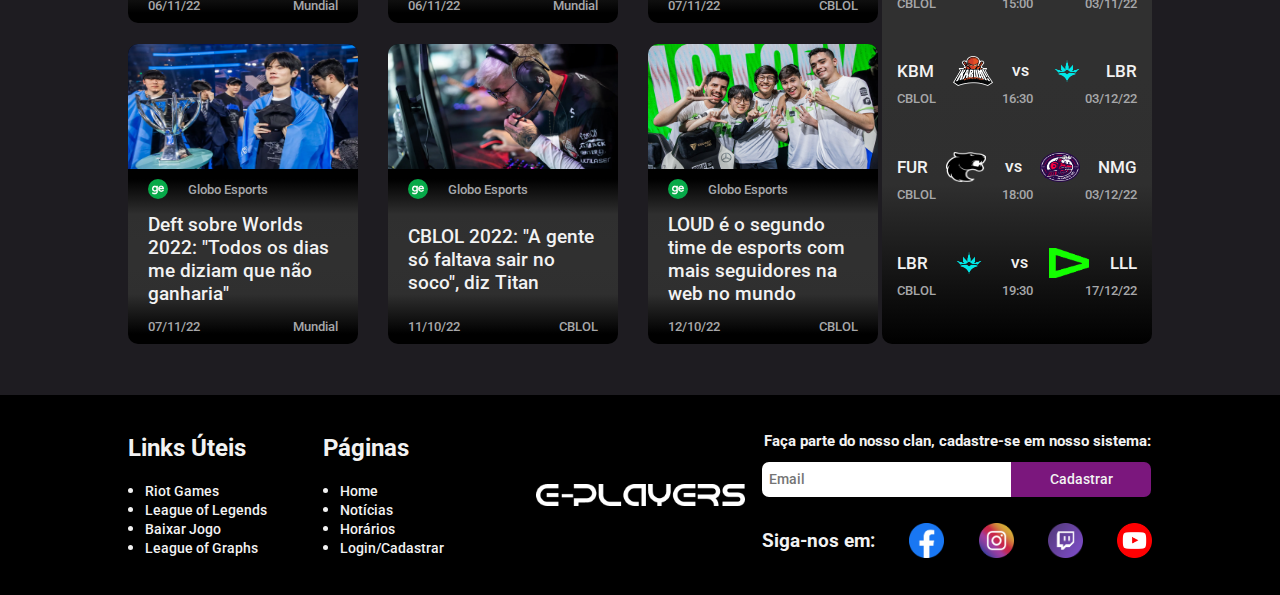
==== commit 455b5785: "Tela Login Finalizada" ====
--- a/Site/site/public/index.html
+++ b/Site/site/public/index.html
@@ -31,7 +31,6 @@
 
         <div class="container_times_home">
             <div class="container">
-                <button><</button>
                 <img src="./assets/img/LOUD_logo.png" alt="LOUD">
                 <img src="./assets/img/logo_pain.png" alt="PAIN">
                 <img src="./assets/img/RED_logo.png" alt="RED">
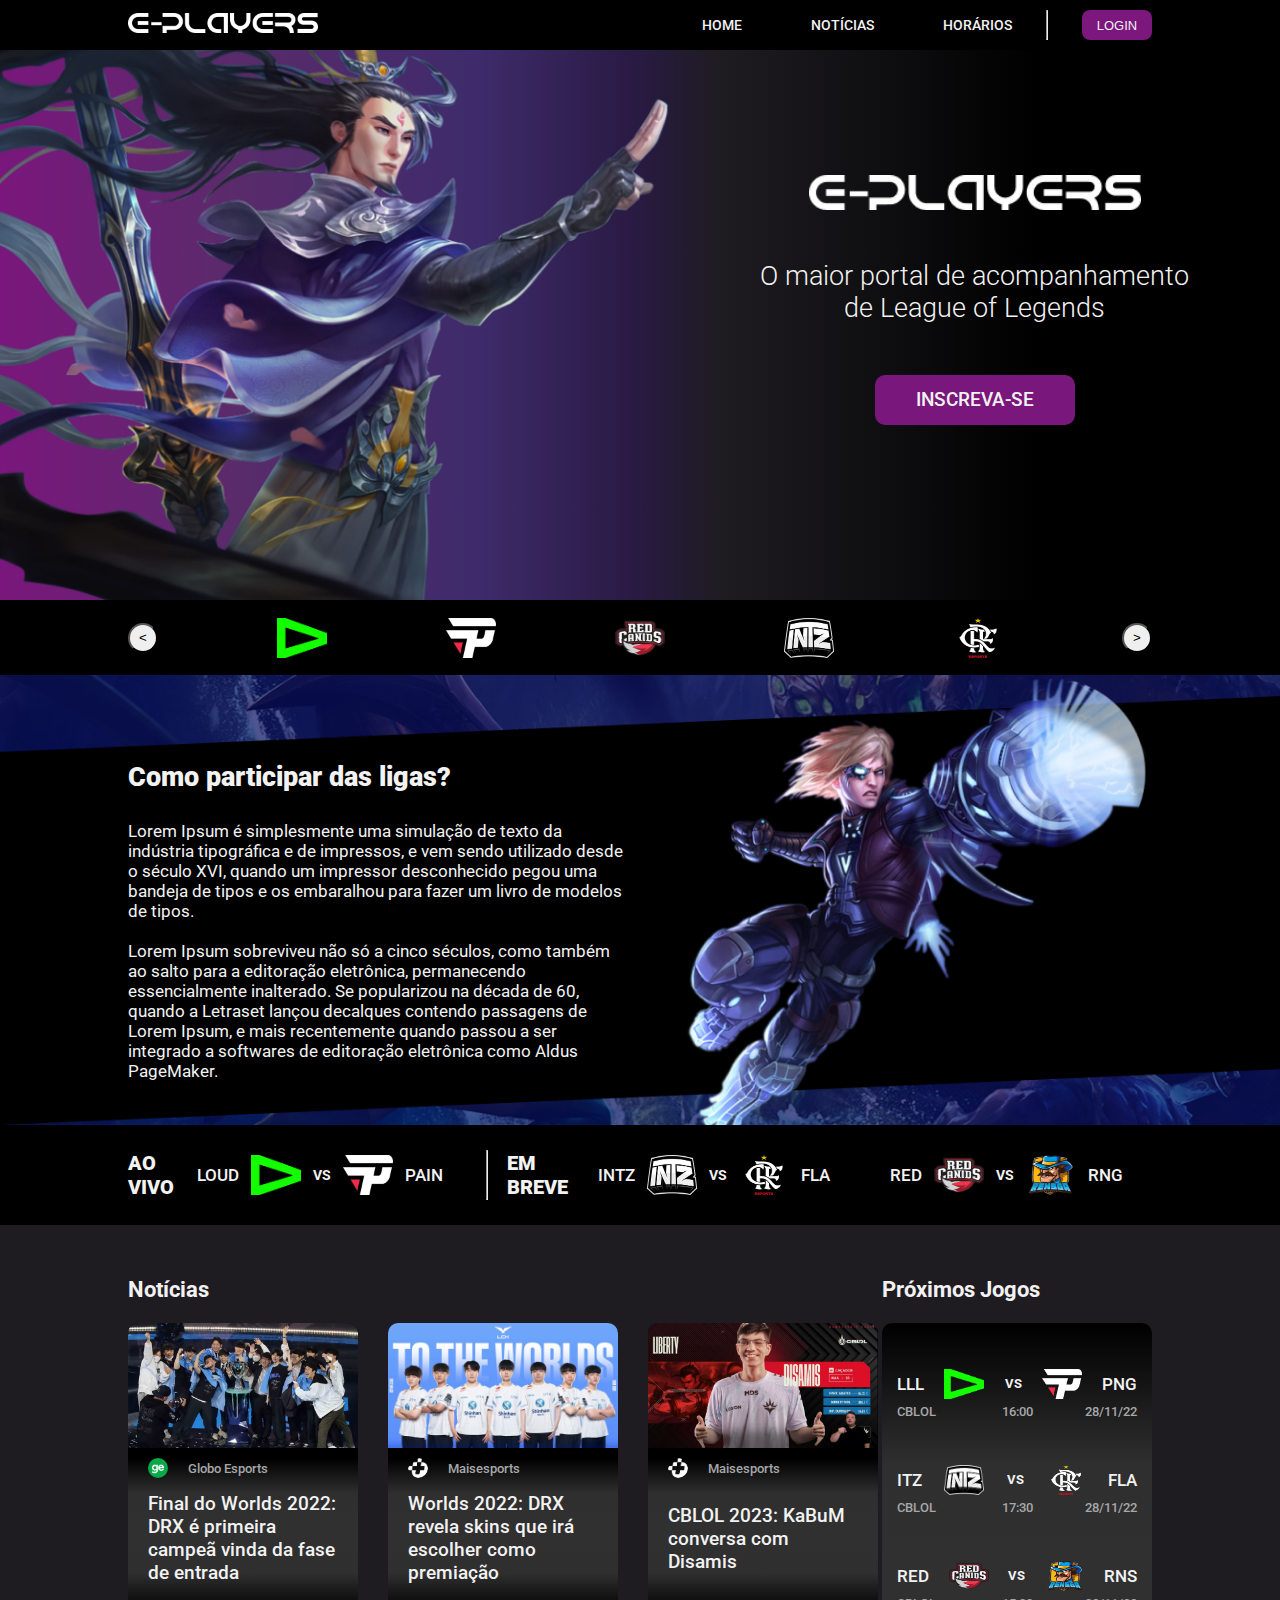
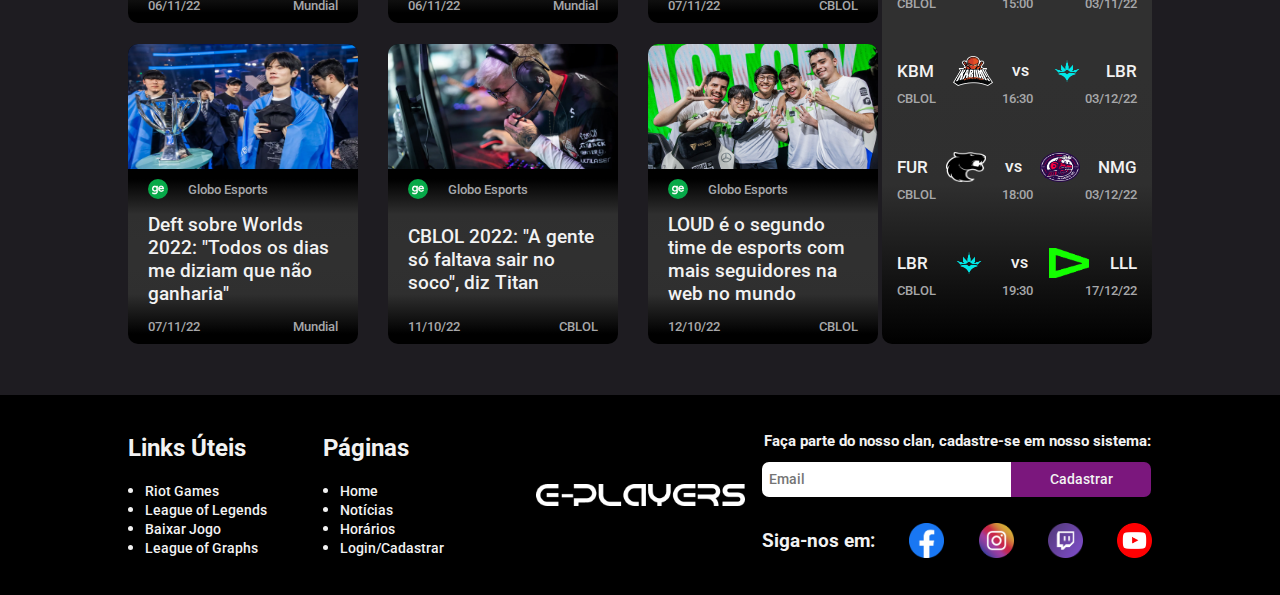
==== commit 22a1f952: "Api Cadastro Funcionando" ====
--- a/Site/site/public/index.html
+++ b/Site/site/public/index.html
@@ -31,6 +31,7 @@
 
         <div class="container_times_home">
             <div class="container">
+                <button><</button>
                 <img src="./assets/img/LOUD_logo.png" alt="LOUD">
                 <img src="./assets/img/logo_pain.png" alt="PAIN">
                 <img src="./assets/img/RED_logo.png" alt="RED">
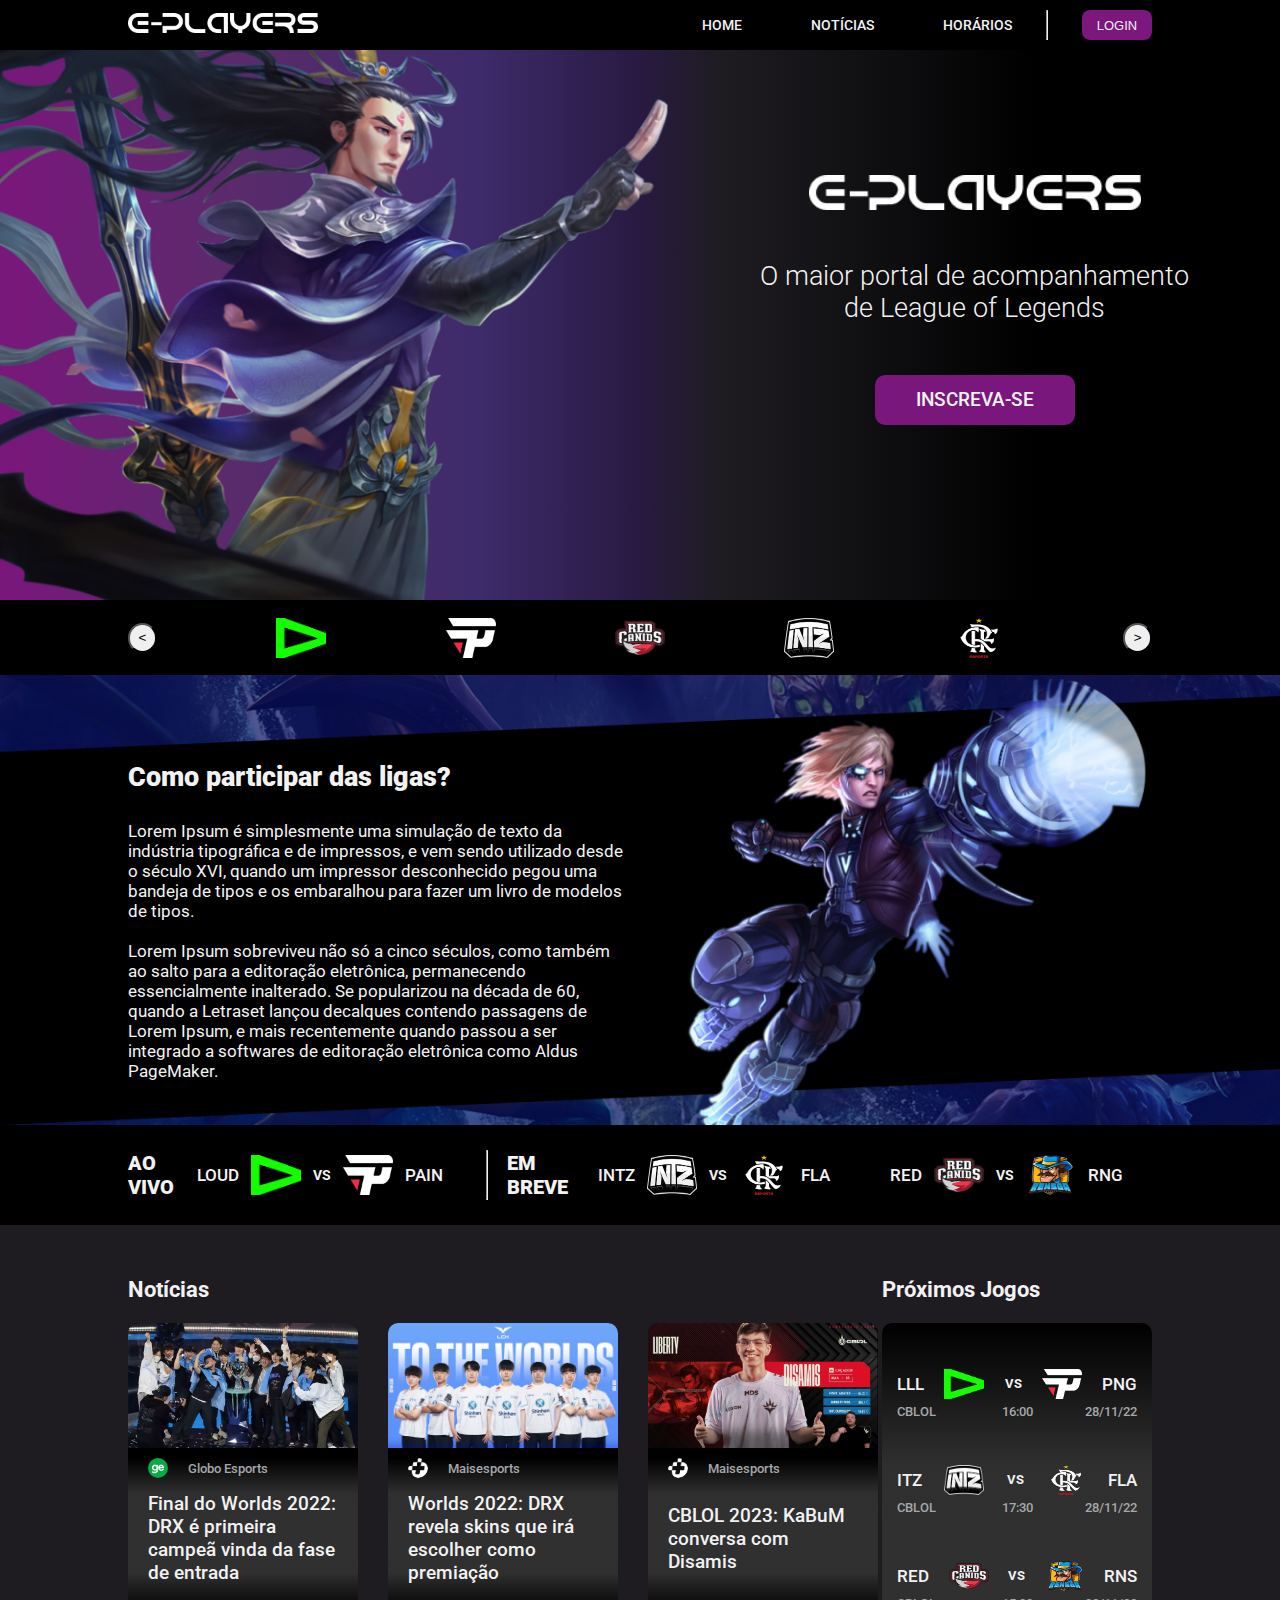
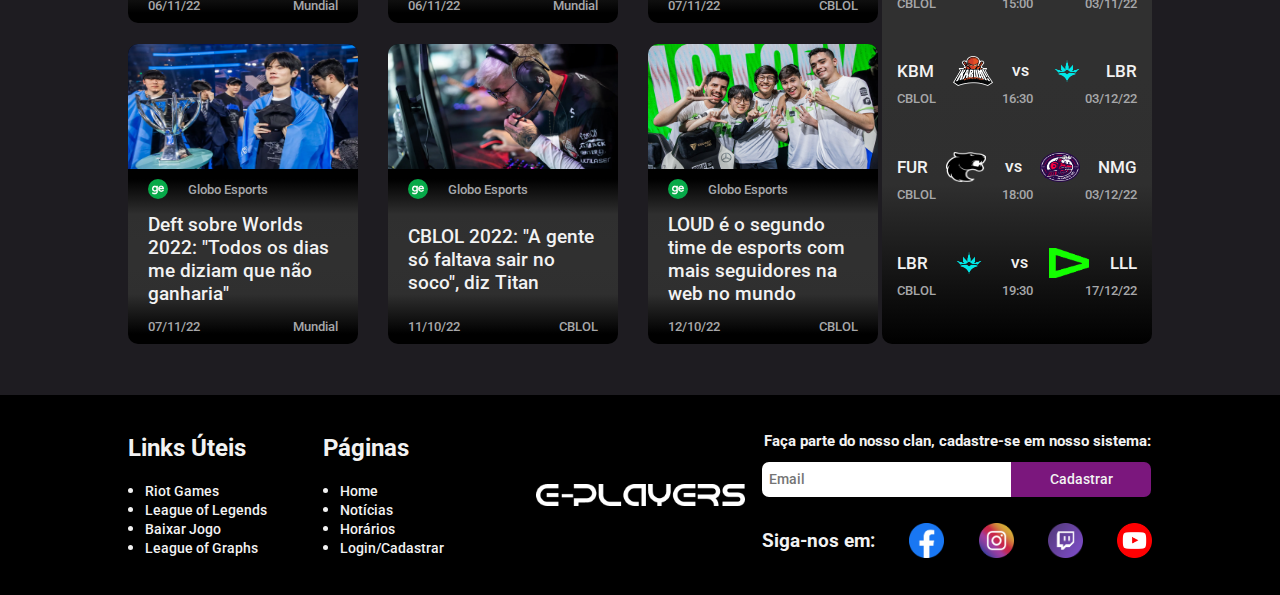
==== commit 3504fdf0: "Adicionar banner votar" ====
--- a/Site/site/public/index.html
+++ b/Site/site/public/index.html
@@ -31,13 +31,15 @@
 
         <div class="container_times_home">
             <div class="container">
-                <button><</button>
-                <img src="./assets/img/LOUD_logo.png" alt="LOUD">
-                <img src="./assets/img/logo_pain.png" alt="PAIN">
-                <img src="./assets/img/RED_logo.png" alt="RED">
-                <img src="./assets/img/INTZ_Logo.png" alt="INTZ">
-                <img src="./assets/img/flamengo-esports-logo.webp" alt="Flamengo">
-                <button>></button>
+                <button id="voltar" onclick="voltar_img()"><</button>
+                <div class="div_img_logo" id="img_logo">
+                    <img src="./assets/img/LOUD_logo.png" alt="LOUD">
+                    <img src="./assets/img/logo_pain.png" alt="PAIN">
+                    <img src="./assets/img/RED_logo.png" alt="RED">
+                    <img src="./assets/img/INTZ_Logo.png" alt="INTZ">
+                    <img src="./assets/img/flamengo-esports-logo.webp" alt="Flamengo">
+                </div>
+                <button id="avancar" onclick="avancar_img()">></button>
             </div>
         </div>
 
@@ -307,3 +309,38 @@
 
 </body>
 </html>
+<style>
+
+</style>
+
+<script>
+
+    var contador_time = 0;
+    var lista_time = ['LOUD_logo.png', 'logo_pain.png', 'RED_logo.png', 'INTZ_Logo.png', 'flamengo-esports-logo.webp', 'Rensga_Esportslogo_square.webp', 'Kabum.png', 'libert.png', 'Furia_Esports_logo.png', 'Netshoes_Minerslogo_square.webp'];
+
+    function voltar_img(){
+        if(contador_time > 0){
+            contador_time --;
+            img_logo.innerHTML = `
+            <img src="./assets/img/${lista_time[contador_time]}">
+            <img src="./assets/img/${lista_time[contador_time + 1]}">
+            <img src="./assets/img/${lista_time[contador_time + 2]}">
+            <img src="./assets/img/${lista_time[contador_time + 3]}">
+            <img src="./assets/img/${lista_time[contador_time + 4]}">
+            `     
+        }
+    }
+
+    function avancar_img(){
+        if(contador_time < lista_time.length - 5){
+            contador_time ++;
+            img_logo.innerHTML = `
+            <img src="./assets/img/${lista_time[contador_time]}">
+            <img src="./assets/img/${lista_time[contador_time + 1]}">
+            <img src="./assets/img/${lista_time[contador_time + 2]}">
+            <img src="./assets/img/${lista_time[contador_time + 3]}">
+            <img src="./assets/img/${lista_time[contador_time + 4]}">
+            `     
+        }
+    }
+</script>
--- a/Site/site/public/css/style.css
+++ b/Site/site/public/css/style.css
@@ -8,6 +8,11 @@
 
 body{
   background-color: #1E1C21;
+}
+.div_img_logo{
+  width: 100%;
+  display: flex;
+  justify-content: space-evenly;
 }
 
 .banner_home{
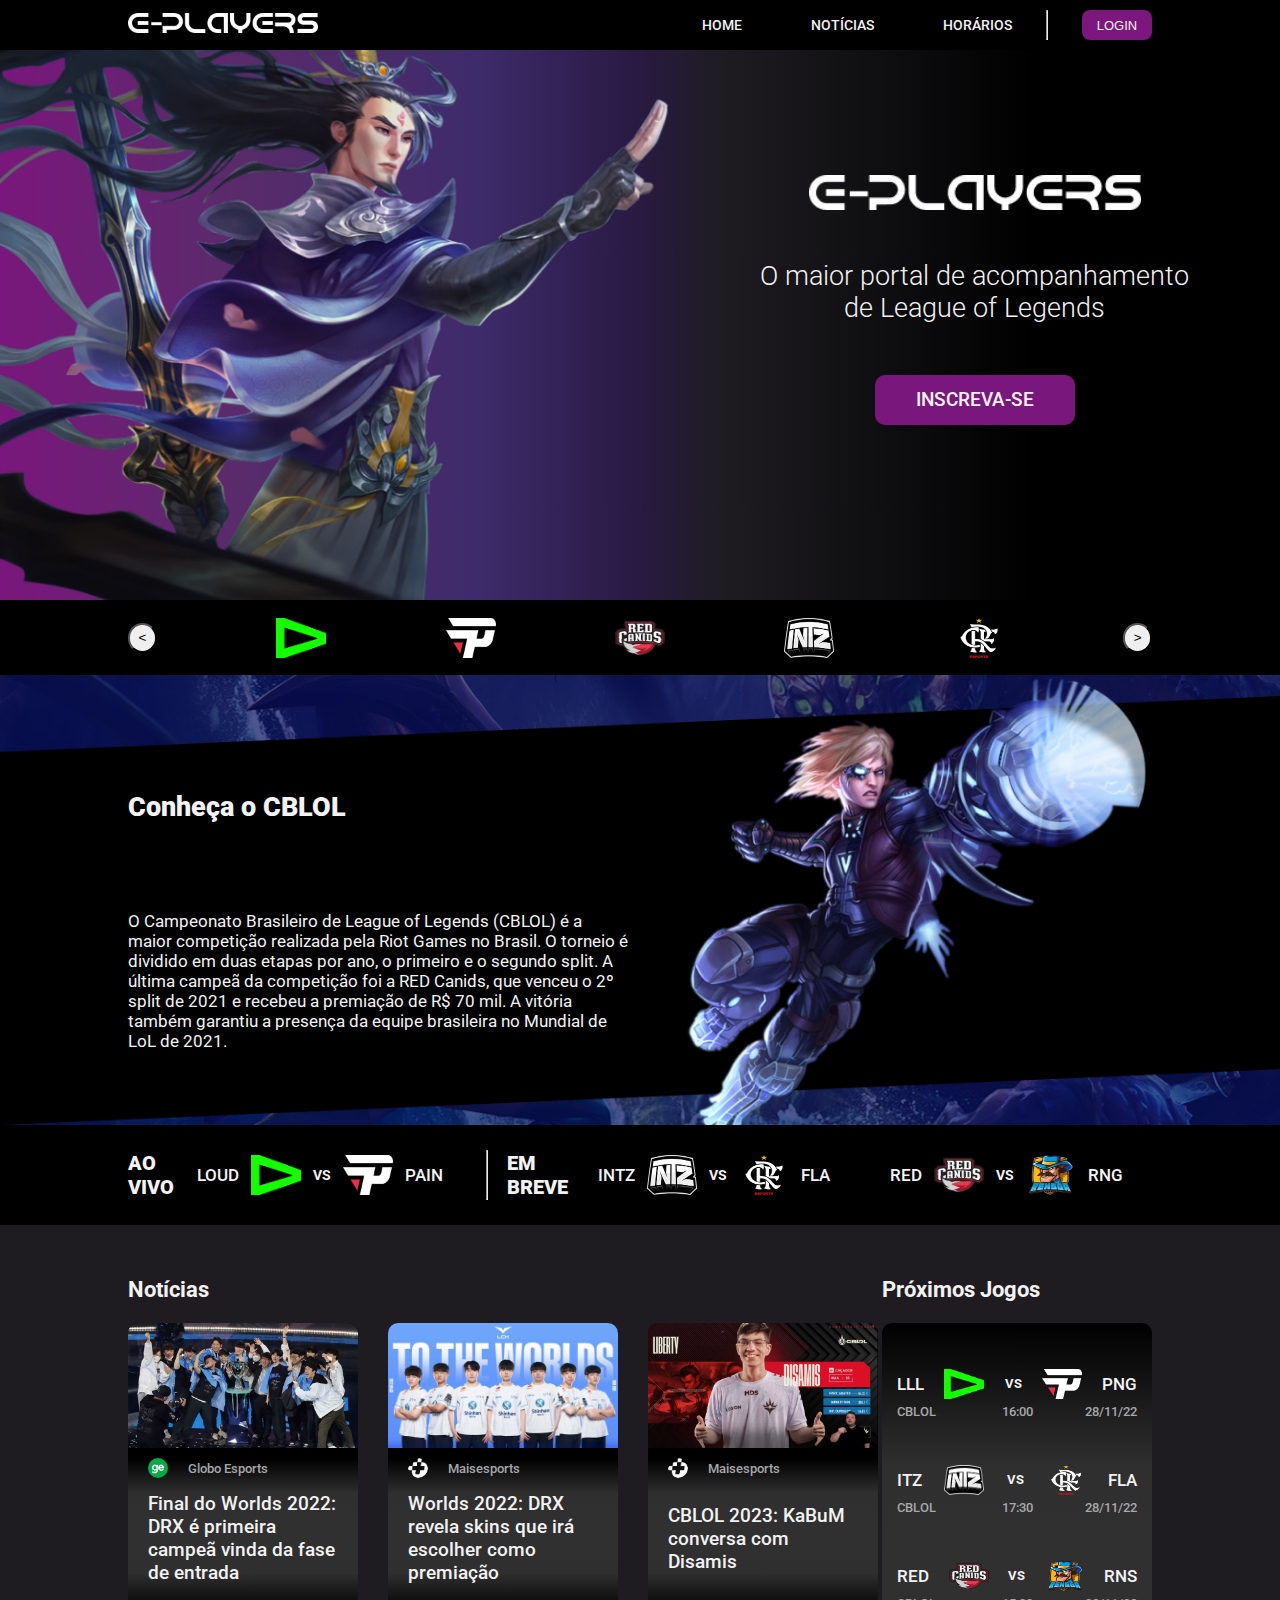
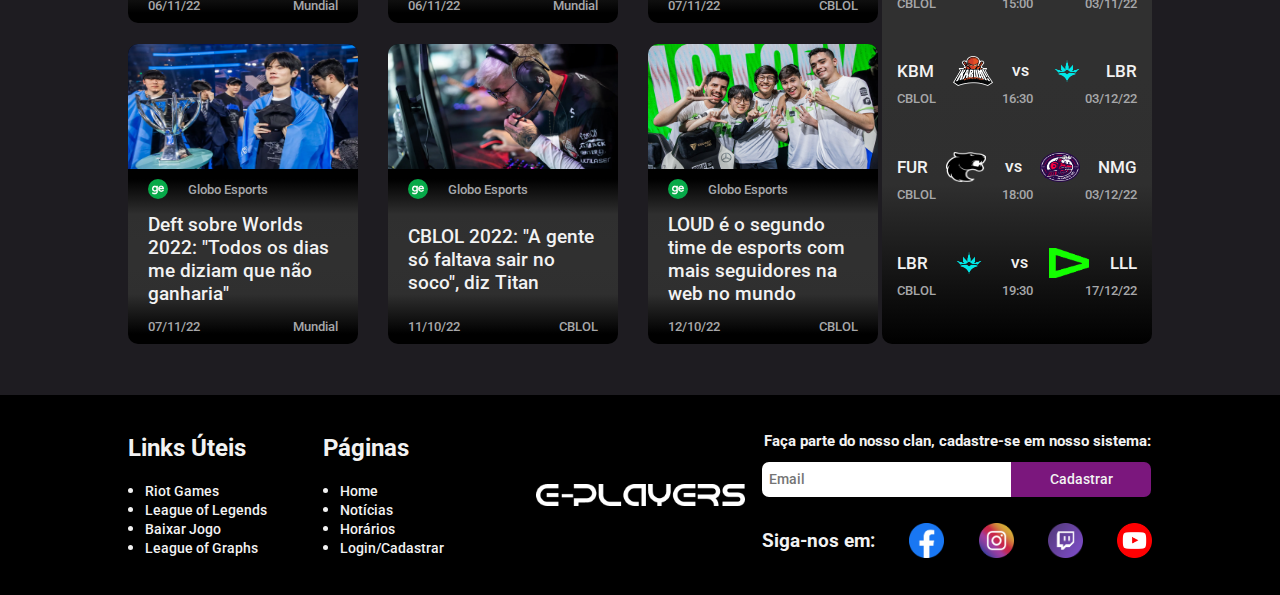
==== commit a2d4b4e4: "Documentacao e Apresentacao" ====
--- a/Site/site/public/index.html
+++ b/Site/site/public/index.html
@@ -46,21 +46,9 @@
         <div class="container_participar">
                 <div class="container">
                     <div class="container_participar_conteudo">
-                        <h2>Como participar das ligas?</h2>
+                        <h2>Conheça o CBLOL</h2>
                         <p>
-                            Lorem Ipsum é simplesmente uma simulação de texto da
-                            indústria tipográfica e de impressos, e vem sendo utilizado
-                            desde o século XVI, quando um impressor desconhecido
-                            pegou uma bandeja de tipos e os embaralhou para fazer
-                            um livro de modelos de tipos. <br> <br>
-                            Lorem Ipsum sobreviveu não
-                            só a cinco séculos, como também ao salto para a
-                            editoração eletrônica, permanecendo essencialmente
-                            inalterado. Se popularizou na década de 60, quando a
-                            Letraset lançou decalques contendo passagens de Lorem
-                            Ipsum, e mais recentemente quando passou a ser
-                            integrado a softwares de editoração eletrônica como Aldus
-                            PageMaker.</p>
+                            O Campeonato Brasileiro de League of Legends (CBLOL) é a maior competição realizada pela Riot Games no Brasil. O torneio é dividido em duas etapas por ano, o primeiro e o segundo split. A última campeã da competição foi a RED Canids, que venceu o 2º split de 2021 e recebeu a premiação de R$ 70 mil. A vitória também garantiu a presença da equipe brasileira no Mundial de LoL de 2021.</p>
                     </div>
                     <img src="./assets/img/league-of-legends-champions1.png" alt="Ezreal">
                 </div>
